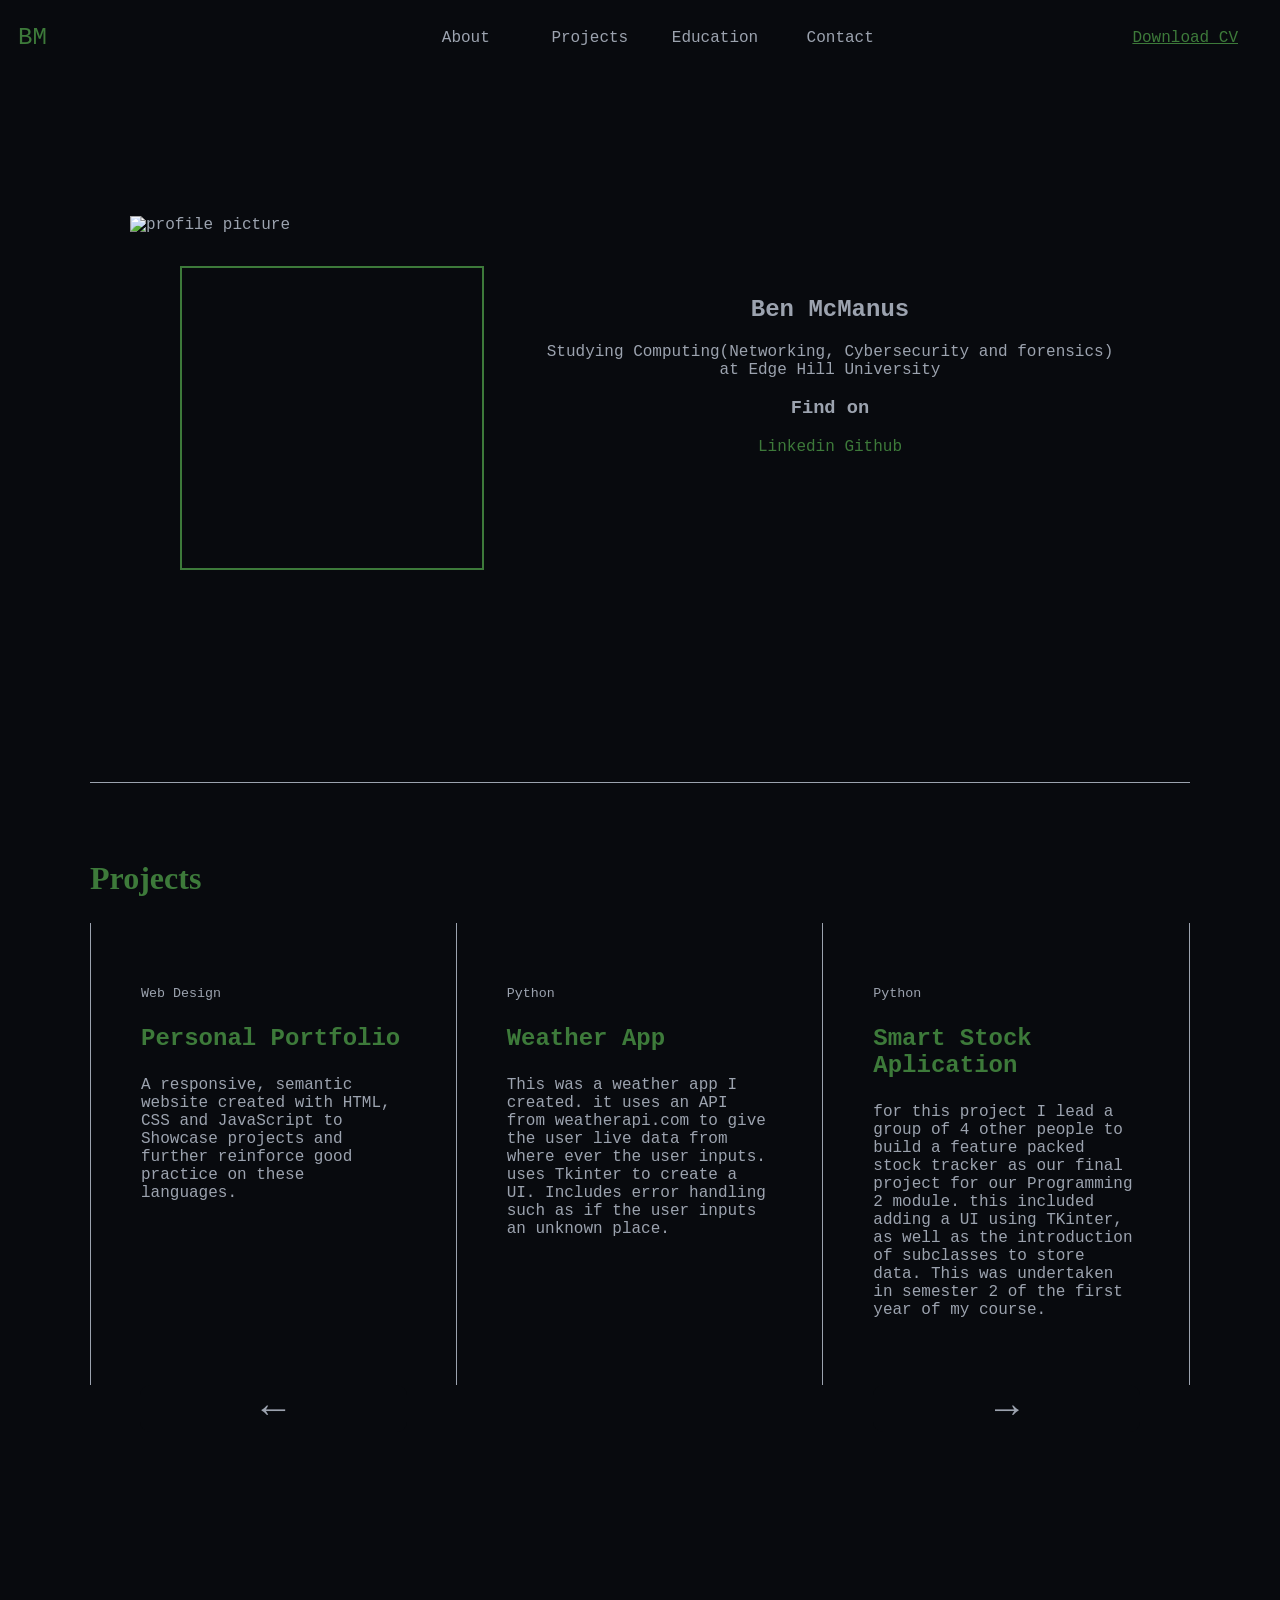
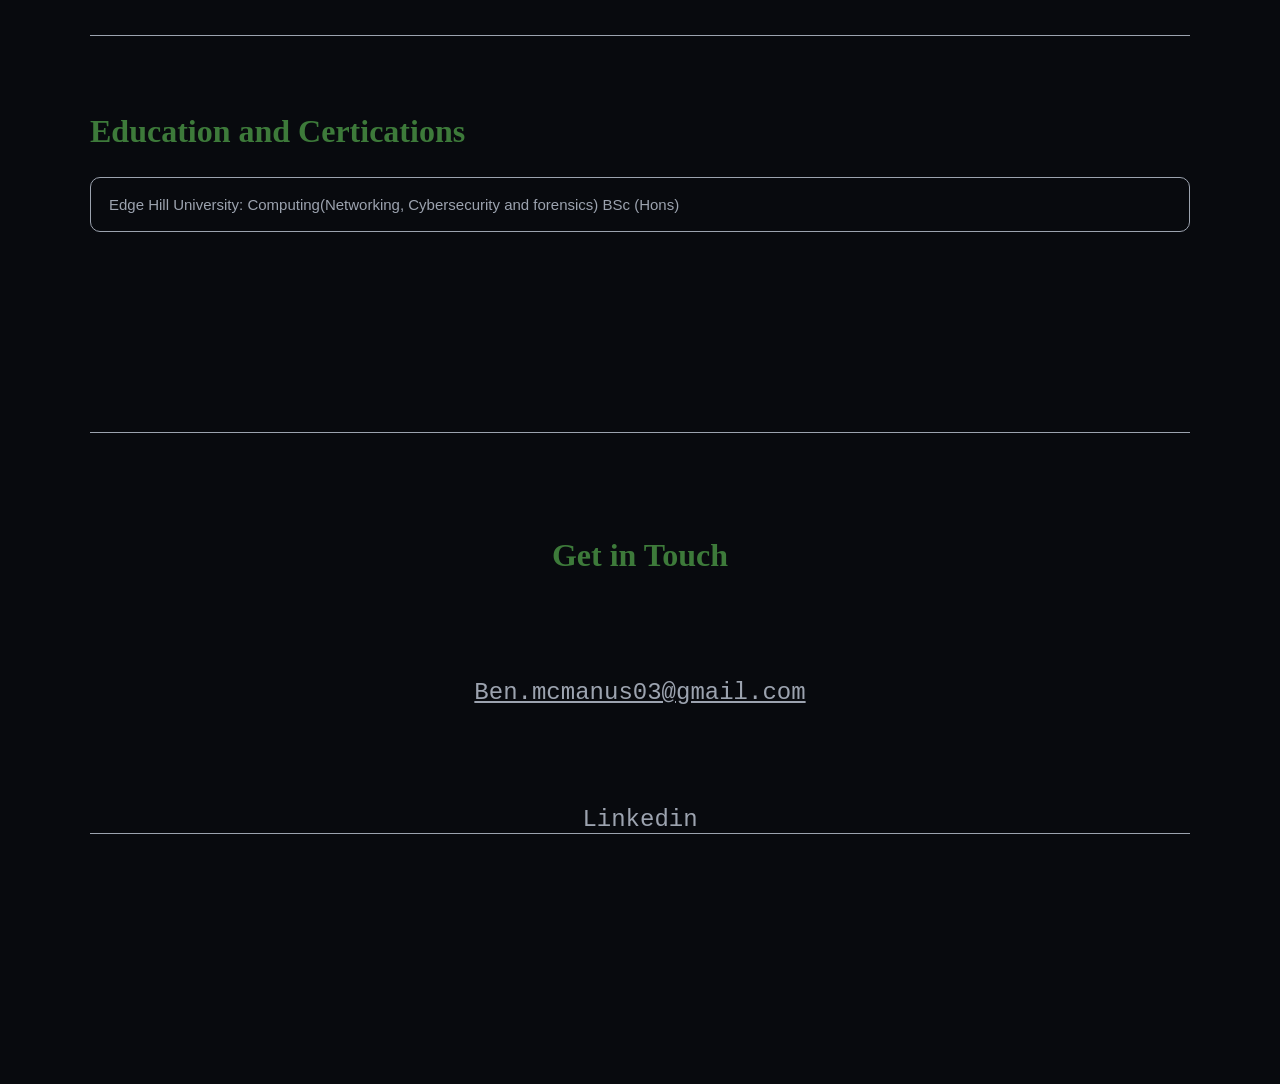
==== index.html @ e42e56bb "Update index.html" ====
<!DOCTYPE html>
<html lang="en">
<head>
    <meta charset="UTF-8">
    <meta name="viewport" content="width=device-width, initial-scale=1.0">
    <meta name="description" content="Ben McManus Portfolio">
    <link rel="stylesheet" href="style.css">
    <title>Ben McManus - Portfolio</title>
    <script src="script.js"></script>
</head>
<body>
    <header>
        <nav class="navigation">
            <p class="left_corner">BM</p>
            <a href="#about"  class="nav_link">About</a>
            <a href="#projects" class="nav_link">Projects</a>
            <a href="#education" class="nav_link">Education</a>
            <a href="#contact" class="nav_link">Contact</a>
            <a href="cv.pdf" download="Ben_McManus_CV.pdf" class="download_cv">Download CV</a>
        </nav>
        <section class="intro" id="about">
            <figure class="profile_picture">
                <img src="picture.jpg" alt="profile picture" height="300" width="300">
            </figure>
            <div class="info_box">
                <h1>Ben McManus</h1>
                <p>Studying Computing(Networking, Cybersecurity and forensics)<br>at Edge Hill University</p>
                <section>
                    <h3>Find on</h3>
                    <a href="https://uk.linkedin.com/in/benjaminjamesmcmanus?trk=people-guest_people_search-card" class="links" target="_blank">Linkedin</a>
                    <a href="https://github.com/BenMcManus72" class="links" target="_blank">Github</a>
                </section>
            </div>
        </section>

    </header>
    <main>
        <section id="projects">
            <h2 class="section_heading">Projects</h2>
            <div class="display_view">
                <div class="project_wrap">
                    <article class="project"><a href="https://github.com/BenMcManus72/Personal-Portfolio" aria-label="personal portfolio project">
                        <p class="project_type">Web Design</p>
                        <h3 class="project_title">Personal Portfolio</h3>
                        <p>A responsive, semantic website created with HTML, CSS and JavaScript to Showcase projects and further reinforce good practice on these languages.</p>
                    </a></article>
                    <article class="project"><a href="https://github.com/BenMcManus72/Python-Weather-App" aria-label="weather app">
                        <p class="project_type">Python</p>
                        <h3 class="project_title">Weather App</h3>
                        <p>This was a weather app I created. it uses an API from weatherapi.com to give the user live data from where ever the user inputs. uses Tkinter to create a UI. Includes error handling such as if the user inputs an unknown place.</p>
                    </a></article>
                    <article class="project"><a href="https://github.com/BenMcManus72/cis1703-cw2-groupwork" aria-label="smark stock group work">
                        <p class="project_type">Python</p>
                        <h3 class="project_title">Smart Stock Aplication</h3>
                        <p>for this project I lead a group of 4 other people to build a feature packed stock tracker as our final project for our Programming 2 module. this included adding a UI using TKinter, as well as the introduction of subclasses to store data. This was undertaken in semester 2 of the first year of my course.</p>
                    </a></article>
                    <article class="project"><a href="https://github.com/BenMcManus72/Web-Design-and-Development-CW" aria-label="web design module final project">
                        <p class="project_type">Web Design</p>
                        <h3 class="project_title">Web Design Final Project</h3>
                        <p>For my final project I was given a mock website that I had to recreate as close as possible. the module focused heavily on accessibility, with a little bit of Java Script on the product page. This was undertaken in the first semester of the first year of my course.</p>
                    </a></article>
                </div>
            </div>
            <div class="buttons_container">
                <div class="button_shell">
                    <button class="display_buttons">&#8592;</button>
                </div>
                <div class="button_space"></div>
                 <div class="button_shell">
                    <button class="display_buttons">&#8594;</button>
                </div>
            </div>
        </section>
        <section  id="education">
            <h2 class="section_heading">Education and Certications</h2>
            <button class="collapsible_button">Edge Hill University: Computing(Networking, Cybersecurity and forensics) BSc (Hons)</button>
            <div class="content">
                <h3>Year 1</h3>
                    <h4>Semester 1</h4>
                    <ul>
                        <li class="study_list">Foundations of Computer Science</li>
                        <li class="study_list">Accessible Web Design and Development</li>
                        <li class="study_list">Programming 1 (Python)</li>
                    </ul>
                    <h4>Semester 2</h4>
                    <ul>
                        <li class="study_list">Proffesional Practice 1</li>
                        <li class="study_list">Computer Systems Architecture and Networks</li>
                        <li class="study_list">Programming 2 (Python)</li>
                    </ul>
                <p>Starting September 2026:</p>
                <h3>Year 2</h3>
                    <h4>Semester 1</h4>
                    <ul>
                        <li class="study_list">Database Systems</li>
                        <li class="study_list">Computer Networks</li>
                        <li class="study_list">Security Fundamentals</li>
                    </ul>
                    <h4>Semester 2 (taken in Korea)</h4>
                    <ul>
                        <li class="study_list">..?</li>
                        <li class="study_list">..?</li>
                        <li class="study_list">..?</li>
                    </ul>
                <h3>Year 3</h3>
                    <h4>Semester 1</h4>
                    <ul>
                        <li class="study_list">Forensic Computing</li>
                        <li class="study_list">Biometrics Security and Identity</li>
                    </ul>
                    <h4>Semester 2</h4>
                    <ul>
                        <li class="study_list">Ethical Hacking</li>
                        <li class="study_list">Network Security</li>
                    </ul>
            </div>
        </section>
        <section id="contact">
            <h2 class="section_heading" id="get_in_touch">Get in Touch</h2>
            <div class="contact_box"><a href="mailto:ben.mcmanus03@gmail.com" class="email">Ben.mcmanus03@gmail.com</a>
            <a href="https://uk.linkedin.com/in/benjaminjamesmcmanus?trk=people-guest_people_search-card" class="linkedin_bottom" target="_blank">Linkedin</a>
            </div>
        </section>
    </main>
</body>
</html>
---- style.css ----
:root{
    --standout: #3D7A3A;
    --background: #080a0e;
    --heading_size: 24pt;
    --page_margin: 1100px;
    --bottom_margin: 250px;
    --border_settings: solid 1px;
}
body{
    background-color: var(--background);
    color: #9ca3af;
    font-family: 'DM Mono', 'Courier New', monospace;
}
html{
    scroll-behavior: smooth;
}
 main{
    max-width: var(--page_margin);
    margin: 0 auto;
}
section{
    scroll-margin-top: 150px;
}
/*---navigation bar---*/
.navigation{
    display: flex;
    flex-direction: row;
    justify-content: center;
    position: relative;
    height: 75px;
    margin-bottom: var(--bottom_margin);
    position: fixed;
    top: 0;
    width: 100%;
    background-color: var(--background);
    z-index: 100;
}
.left_corner{
    left: 0;
    align-self: center;
    margin-left: 10px;
    flex: 4;
    color: var(--standout);
    margin-right: 50px;
    font-size: 18pt;
    
}
.nav_link{
    display: flex;
    align-items: center;
    padding: 20px;
    flex: 1;
    text-decoration: none;
    color: inherit;
    justify-content: center;
    border-radius: 10px;
    transition: 0.3s;
}
.nav_link:hover{
    background-color: var(--standout);
}
.nav_link.active{
    background-color: var(--standout);
}
.download_cv{
    right: 0;
     align-self: center;
     margin-right: 10px;
     flex: 4;
     text-align: right;
     color: var(--standout);
     margin-right: 50px;
      transition: 0.3s;
}
.download_cv:hover{
    color: #9ca3af;
}
/*--- Navigation bar end ---*/


/*--- Intro start ---*/
.intro{
    display: flex;
    max-width: var(--page_margin);
    margin: auto;
    margin-top: 200px;
    margin-bottom: var(--bottom_margin);
    flex-wrap: wrap;
}
.picture_wrap{
    flex: 1;
}


.profile_picture{
    height: 300px;
    width: 300px;
    position: relative;
    z-index: 0;
}
.profile_picture::after{
    content: "";
    position: absolute;
    top: 50px;
    left: 50px;
    height: 10px;
    width: 10px;
    border: solid var(--standout) 2px;
    height: 100%;
    width: 100%;
    z-index: -1;
}


.info_box{
    align-content: center;
    text-align: center;
    flex: 2;

}
.links{
    text-decoration: none;
    color: var(--standout);
     transition: 0.3s;
}
.links:hover{
    color: #9ca3af;
}
/*--- intro end ---*/
/*--- projects start ---*/
#projects, #education{
    margin-bottom: 200px;
    border-top: var(--border_settings);
    padding-top: 50px;
}
.display_view{
    overflow: hidden;
    width: 100%;
}
.project_wrap{
    min-height: 100px;
    display: flex;
    flex-direction: row;
    transition: transform 0.4s ease;
}
.project{
    min-height: 400px;
    padding: 50px;
    min-width: calc(100% / 3);
    box-sizing: border-box;
    border-right: var(--border_settings);
}
.project:hover{
    background-color: rgba(255,255,255,0.01);
}
.project:first-child{
    border-left: var(--border_settings);
}
.project a{
    text-decoration: none;
    color: inherit;
}

.project_type{
    font-size: 10pt;
}
.project_title{
    color: var(--standout);
    font-size: 18pt;
}
.buttons_container{
    display: flex;
}
.button_shell, .button_space{
    min-width: calc(100% / 3);
    box-sizing: border-box;
}
.button_space{
    height: 50px;
}
.button_shell{
    padding-left: 50px;
    padding-right: 50px;
}
.display_buttons{
    border: none;
    transition: 0.3s;
    background-color: var(--background);
    color: #9ca3af;
    border-radius: 10px;
    font-size: 30pt;
    cursor: pointer;
    width: 100%;
    text-align: center;
}
.display_buttons:hover{
    background-color: var(--standout);
}
.section_heading{
    color: var(--standout);
    font-size: var(--heading_size);
    font-family: 'Cormorant Garamond', Georgia, serif;
}
/*--- projects end ---*/
/*--- start of the education block ---*/
.collapsible_button{
    color: #9ca3af;
    cursor: pointer;
    padding: 18px;
    width: 100%;
    border: var(--border_settings);
    text-align: left;
    outline: none;
    border-radius: 10px;
    font-size: 15px;
    background-color: var(--background);
}
.collapsible_button:hover{
    background-color: rgba(255,255,255,0.01);;
}

.content{
    max-height: 0;
    transition: max-height 0.2s ease-out;
    overflow: hidden;
}
.study_list{
    list-style-type: none;
}
/*--- end of the education block ---*/
/*--- start of the content block ---*/
#contact{
    height: 400px;
    display: flex;
    flex-direction: column;
    align-items: center;
    margin-bottom: 250px;
    border-top: var(--border_settings);
    border-bottom: var(--border_settings);
    border-color: #9ca3af;
}
#get_in_touch{
    margin: 0;
    flex: 1;
    display: flex;
    align-items: center;
}
.contact_box{
    display: flex;
    flex-direction: column;
}
.email{
    font-size: 18pt;
    flex: 4;
    display: flex;
    align-items: center;
    text-decoration: none;
    color: #9ca3af;
    transition: 0.3s;
    margin-bottom: 100px;
    text-decoration: underline;
}
.email:hover{
    color: var(--standout);
    text-shadow: 0 0 10px var(--standout), 0 0 20px var(--standout);
}
.linkedin_bottom{
    font-size: 18pt;
    flex: 4;
    display: flex;
    align-self: center;
    text-decoration: none;
    color: #9ca3af;
    transition: 0.3s;
}
.linkedin_bottom:hover{
    color: var(--standout);
}
/*--- end of the content block ---*/

@media (max-width: 1024px){
    .project{
        min-width: 50%;
    }
    .profile_picture::after{
        left: 25px;
        top: 25px;
    }
}
@media (max-width: 600px) {

    .navigation{
        height: auto;
        flex-wrap: wrap;
    }
    .left_corner{
        flex: 1;
        margin-right: 10px;
    }
    .nav_link{
        flex: 1 0 auto;
    }
    .download_cv{
        flex: 1;
    }

    .profile_picture::after{
        left: 10px;
        top: 10px;
    }

    .project{
        min-width: 100%;
    }
    .info_box{
        padding-top: 60px;
    }
    .button_shell{
        padding-left: 20px;
        padding-right: 20px;
}

}
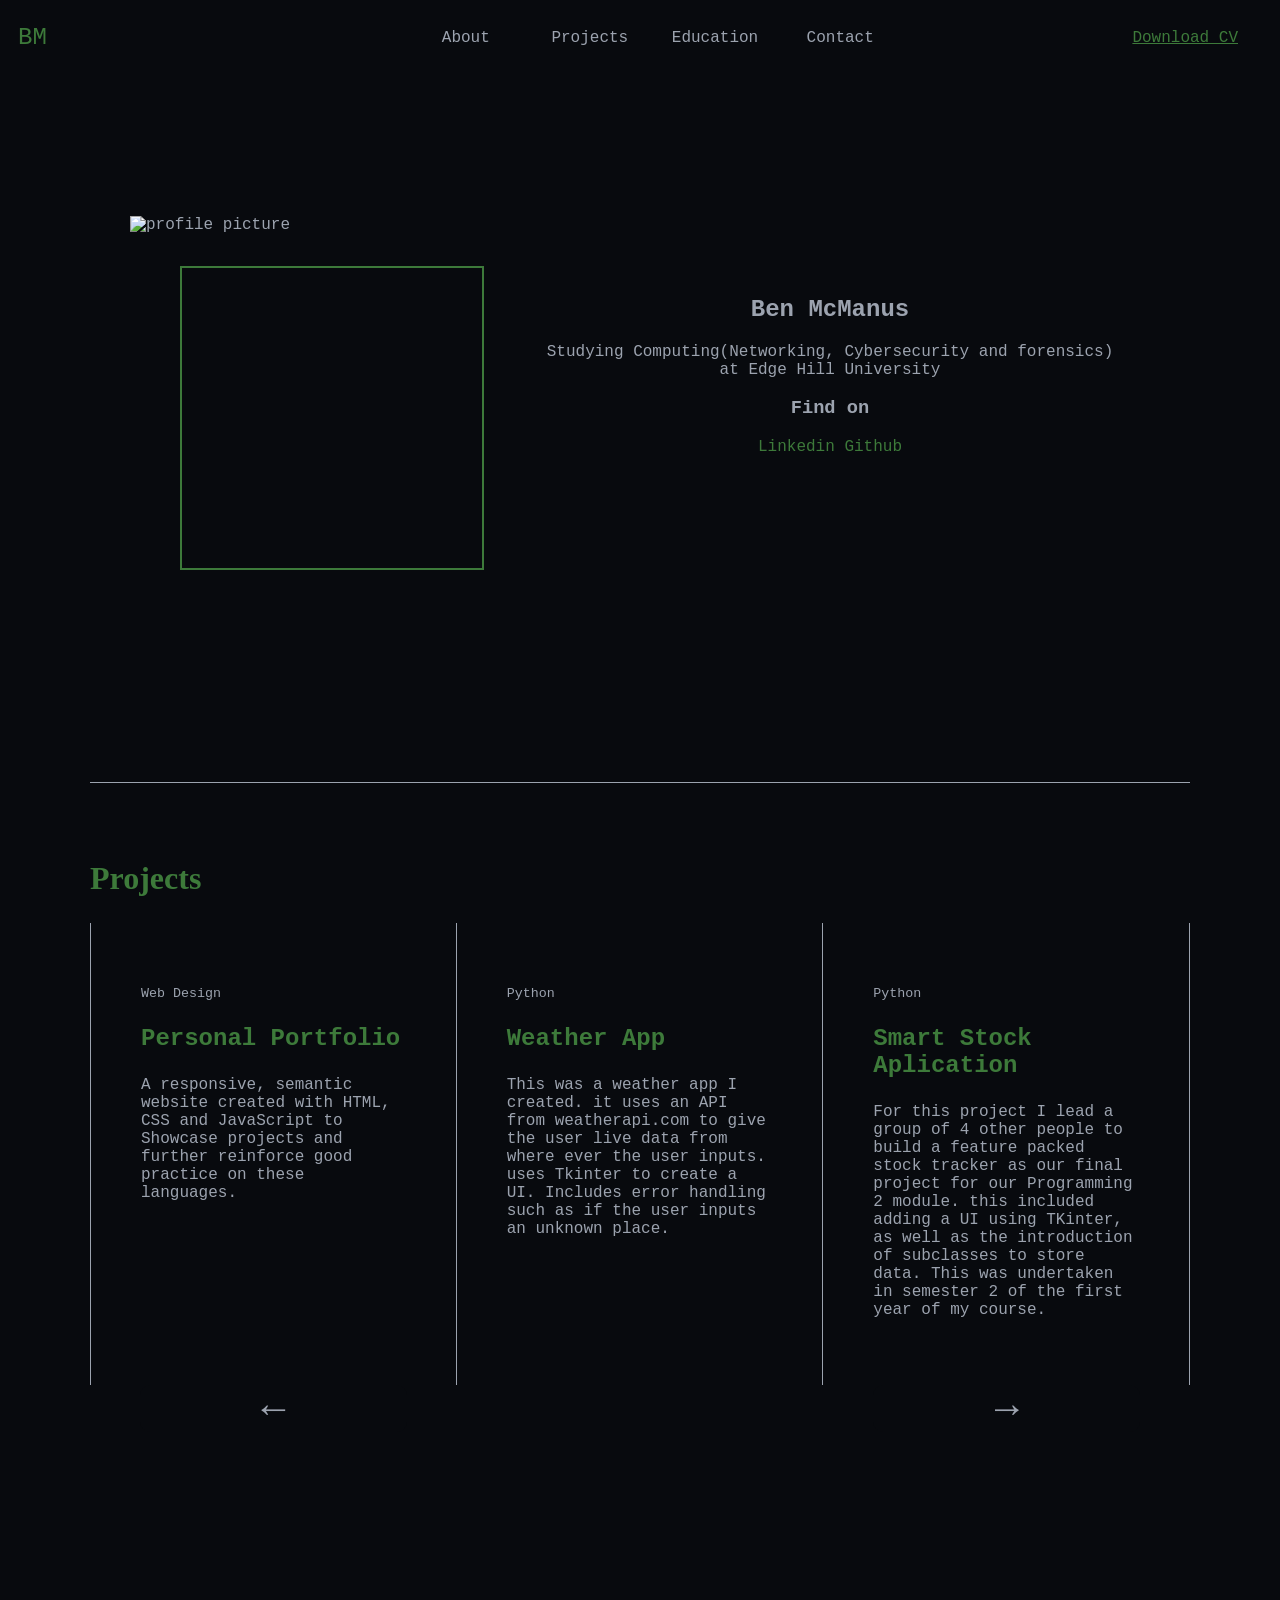
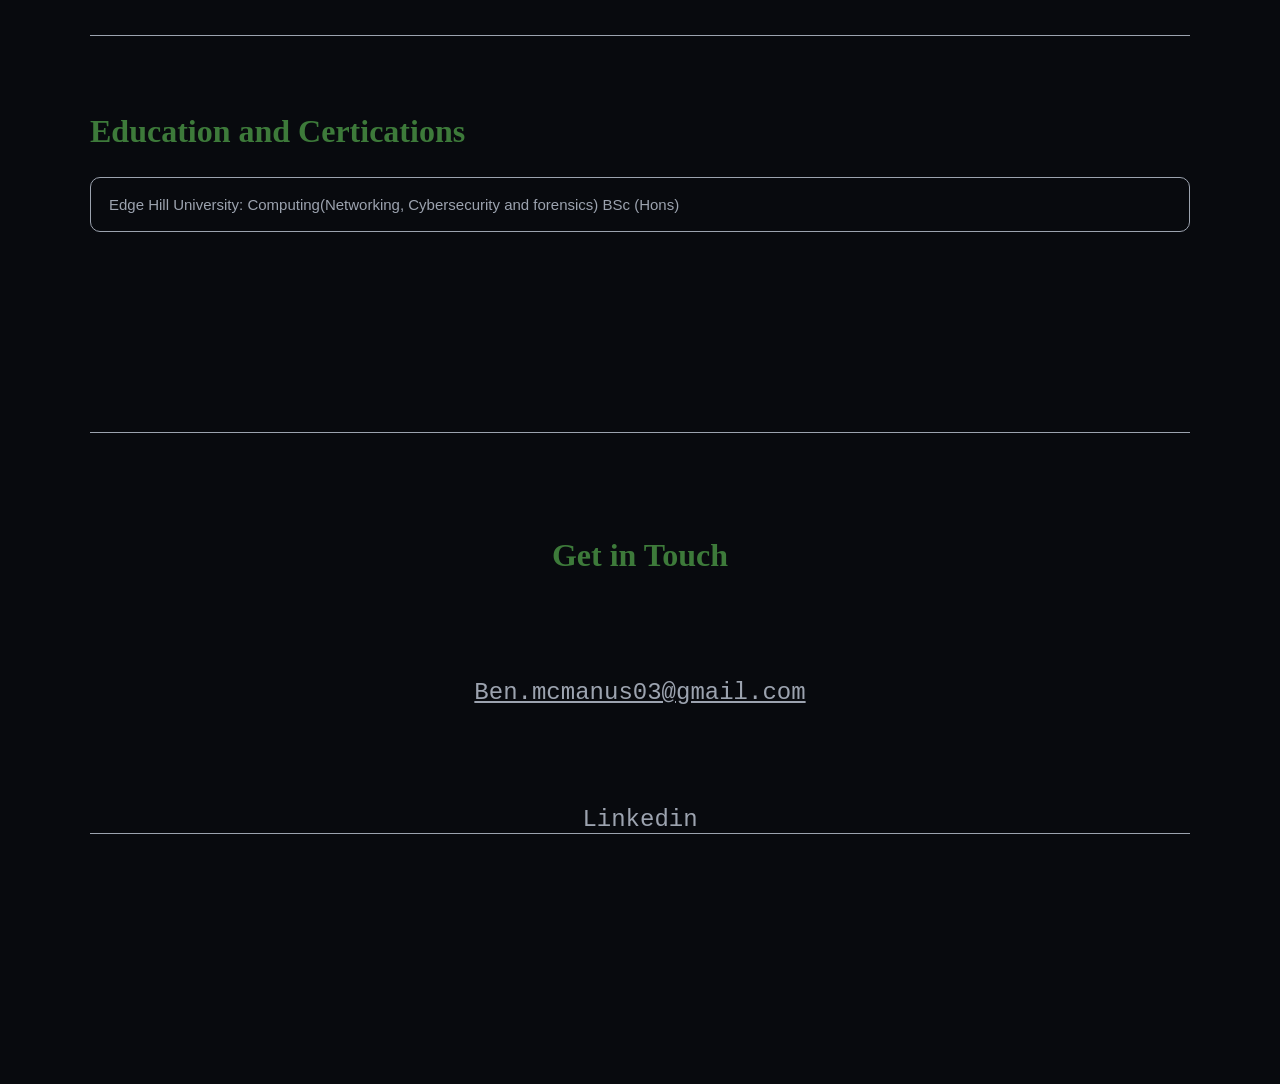
==== commit afe611d3: "Update index.html" ====
--- a/index.html
+++ b/index.html
@@ -52,7 +52,7 @@
                     <article class="project"><a href="https://github.com/BenMcManus72/cis1703-cw2-groupwork" aria-label="smark stock group work">
                         <p class="project_type">Python</p>
                         <h3 class="project_title">Smart Stock Aplication</h3>
-                        <p>for this project I lead a group of 4 other people to build a feature packed stock tracker as our final project for our Programming 2 module. this included adding a UI using TKinter, as well as the introduction of subclasses to store data. This was undertaken in semester 2 of the first year of my course.</p>
+                        <p>For this project I lead a group of 4 other people to build a feature packed stock tracker as our final project for our Programming 2 module. this included adding a UI using TKinter, as well as the introduction of subclasses to store data. This was undertaken in semester 2 of the first year of my course.</p>
                     </a></article>
                     <article class="project"><a href="https://github.com/BenMcManus72/Web-Design-and-Development-CW" aria-label="web design module final project">
                         <p class="project_type">Web Design</p>
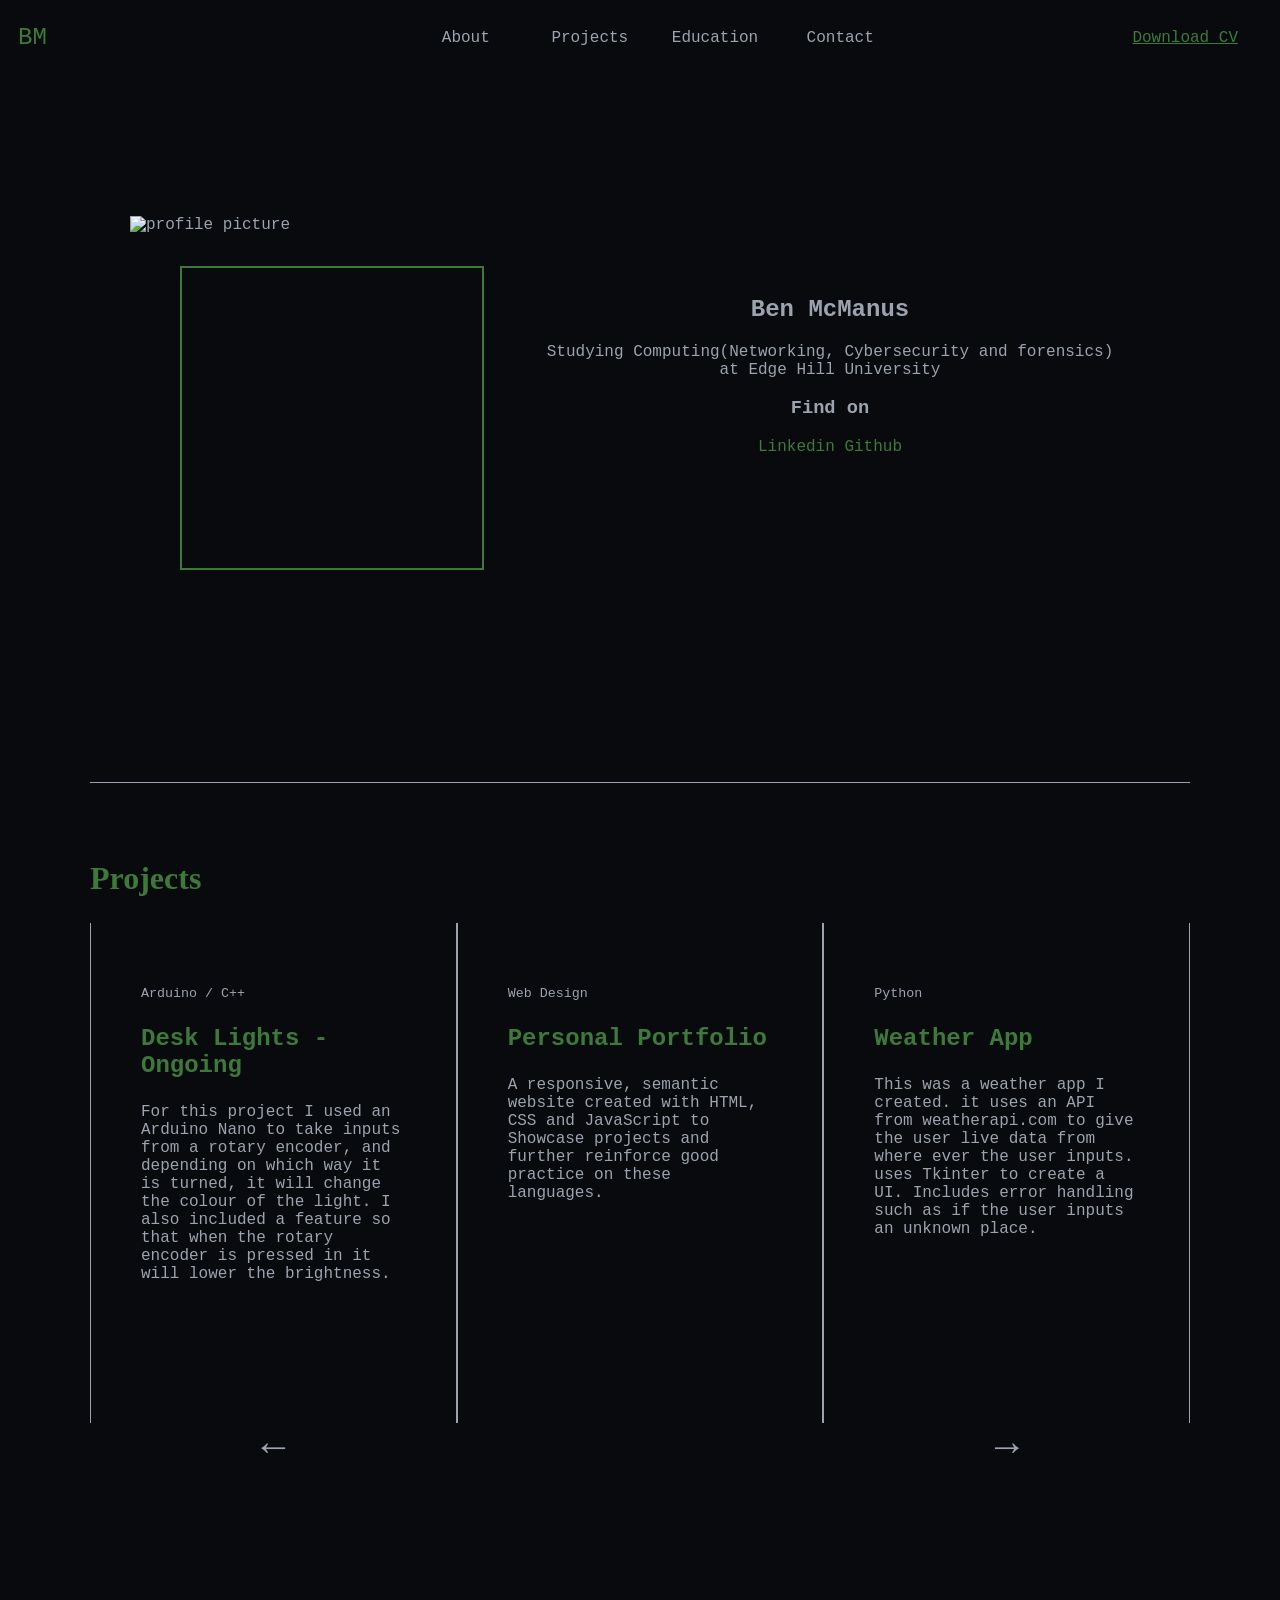
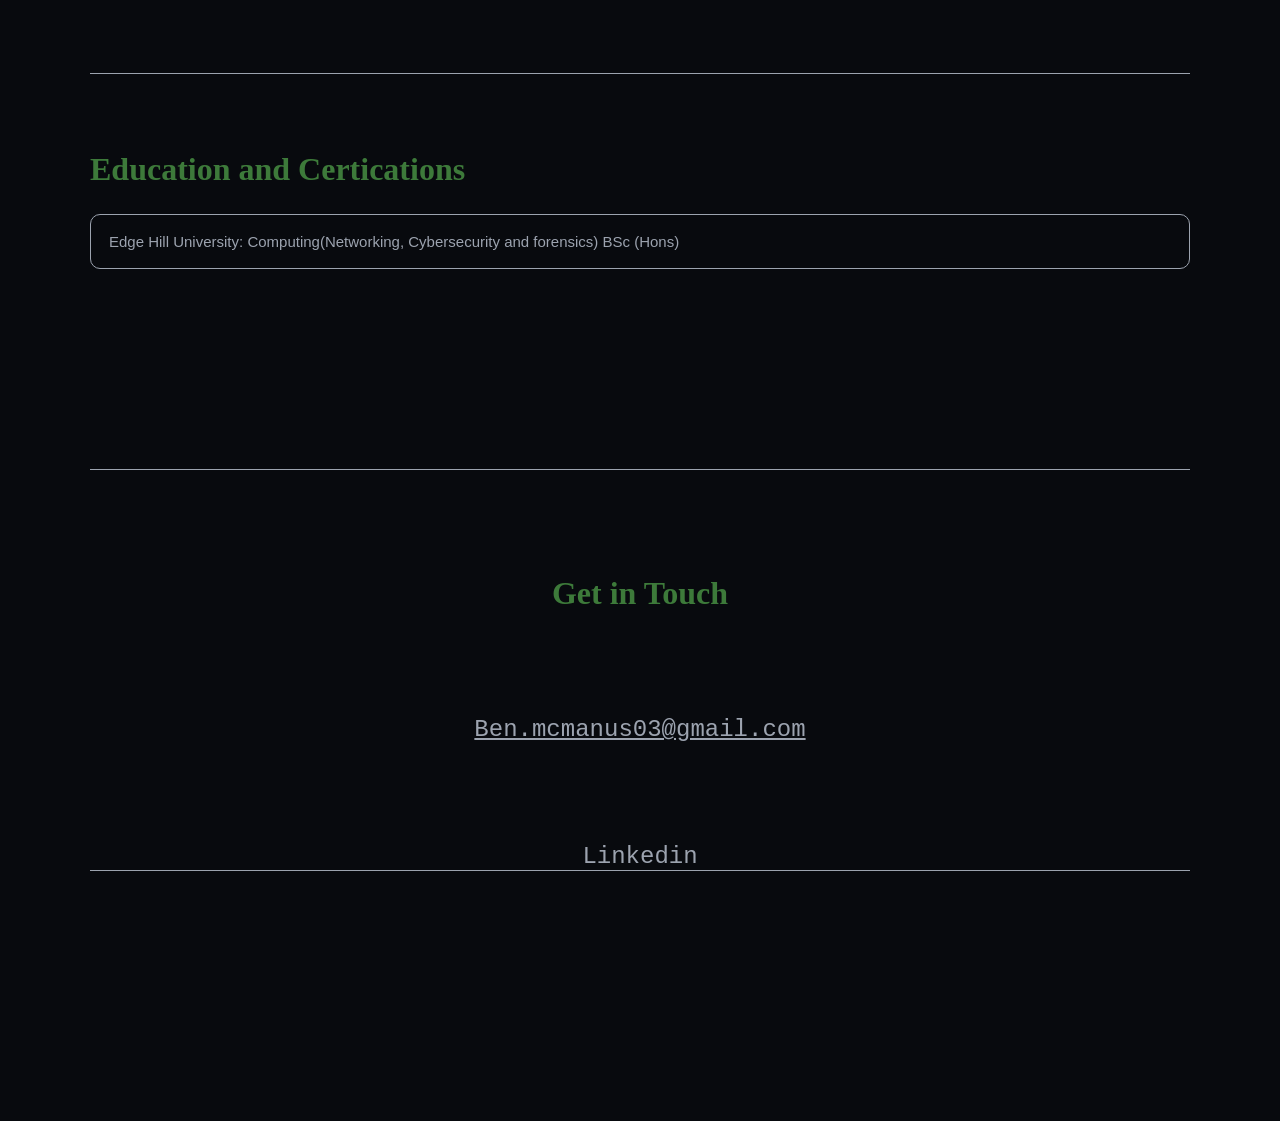
==== commit fba4b0aa: "Add files via upload" ====
--- a/index.html
+++ b/index.html
@@ -39,26 +39,41 @@
             <h2 class="section_heading">Projects</h2>
             <div class="display_view">
                 <div class="project_wrap">
-                    <article class="project"><a href="https://github.com/BenMcManus72/Personal-Portfolio" aria-label="personal portfolio project">
-                        <p class="project_type">Web Design</p>
-                        <h3 class="project_title">Personal Portfolio</h3>
-                        <p>A responsive, semantic website created with HTML, CSS and JavaScript to Showcase projects and further reinforce good practice on these languages.</p>
-                    </a></article>
-                    <article class="project"><a href="https://github.com/BenMcManus72/Python-Weather-App" aria-label="weather app">
-                        <p class="project_type">Python</p>
-                        <h3 class="project_title">Weather App</h3>
-                        <p>This was a weather app I created. it uses an API from weatherapi.com to give the user live data from where ever the user inputs. uses Tkinter to create a UI. Includes error handling such as if the user inputs an unknown place.</p>
-                    </a></article>
-                    <article class="project"><a href="https://github.com/BenMcManus72/cis1703-cw2-groupwork" aria-label="smark stock group work">
-                        <p class="project_type">Python</p>
-                        <h3 class="project_title">Smart Stock Aplication</h3>
-                        <p>For this project I lead a group of 4 other people to build a feature packed stock tracker as our final project for our Programming 2 module. this included adding a UI using TKinter, as well as the introduction of subclasses to store data. This was undertaken in semester 2 of the first year of my course.</p>
-                    </a></article>
-                    <article class="project"><a href="https://github.com/BenMcManus72/Web-Design-and-Development-CW" aria-label="web design module final project">
+                    <a class="project_link" href="https://github.com/BenMcManus72/Desk-Lights" aria-label="desk lights">
+                        <article class="project">
+                            <p class="project_type">Arduino / C++</p>
+                            <h3 class="project_title">Desk Lights - Ongoing</h3>
+                            <p>For this project I used an Arduino Nano to take inputs from a rotary encoder, and depending on which way it is turned, it will change the colour of the light. I also included a feature so that when the rotary encoder is pressed in it will lower the brightness.</p>
+                        </article>
+                    </a>
+                    <a class="project_link" href="https://github.com/BenMcManus72/Personal-Portfolio" aria-label="personal portfolio project">
+                        <article class="project">
+                            <p class="project_type">Web Design</p>
+                            <h3 class="project_title">Personal Portfolio</h3>
+                            <p>A responsive, semantic website created with HTML, CSS and JavaScript to Showcase projects and further reinforce good practice on these languages.</p>
+                        </article>
+                    </a>
+                    <a class="project_link" href="https://github.com/BenMcManus72/Python-Weather-App" aria-label="weather app">
+                        <article class="project">
+                            <p class="project_type">Python</p>
+                            <h3 class="project_title">Weather App</h3>
+                            <p>This was a weather app I created. it uses an API from weatherapi.com to give the user live data from where ever the user inputs. uses Tkinter to create a UI. Includes error handling such as if the user inputs an unknown place.</p>
+                        </article>
+                    </a>
+                    <a class="project_link" href="https://github.com/BenMcManus72/cis1703-cw2-groupwork" aria-label="smark stock group work">
+                        <article class="project">
+                            <p class="project_type">Python</p>
+                            <h3 class="project_title">Smart Stock Aplication</h3>
+                            <p>For this project I lead a group of 4 other people to build a feature packed stock tracker as our final project for our Programming 2 module. this included adding a UI using TKinter, as well as the introduction of subclasses to store data. This was undertaken in semester 2 of the first year of my course.</p>
+                        </article>
+                    </a>
+                    <a class="project_link" href="https://github.com/BenMcManus72/Web-Design-and-Development-CW" aria-label="web design module final project">
+                    <article class="project">
                         <p class="project_type">Web Design</p>
                         <h3 class="project_title">Web Design Final Project</h3>
-                        <p>For my final project I was given a mock website that I had to recreate as close as possible. the module focused heavily on accessibility, with a little bit of Java Script on the product page. This was undertaken in the first semester of the first year of my course.</p>
-                    </a></article>
+                        <p>For my final project I was given a mock website that I had to recreate as close as possible. The module focused heavily on accessibility, with a little bit of JavaScript on the product page. This was undertaken in the first semester of the first year of my course.</p>
+                    </article>
+                    </a>
                 </div>
             </div>
             <div class="buttons_container">
--- a/style.css
+++ b/style.css
@@ -143,11 +143,16 @@
     flex-direction: row;
     transition: transform 0.4s ease;
 }
+.project_link{
+    min-width: calc(100% / 3);
+    box-sizing: border-box;
+    display: block;
+    text-decoration: none;
+    color: inherit;
+}
 .project{
     min-height: 400px;
     padding: 50px;
-    min-width: calc(100% / 3);
-    box-sizing: border-box;
     border-right: var(--border_settings);
 }
 .project:hover{
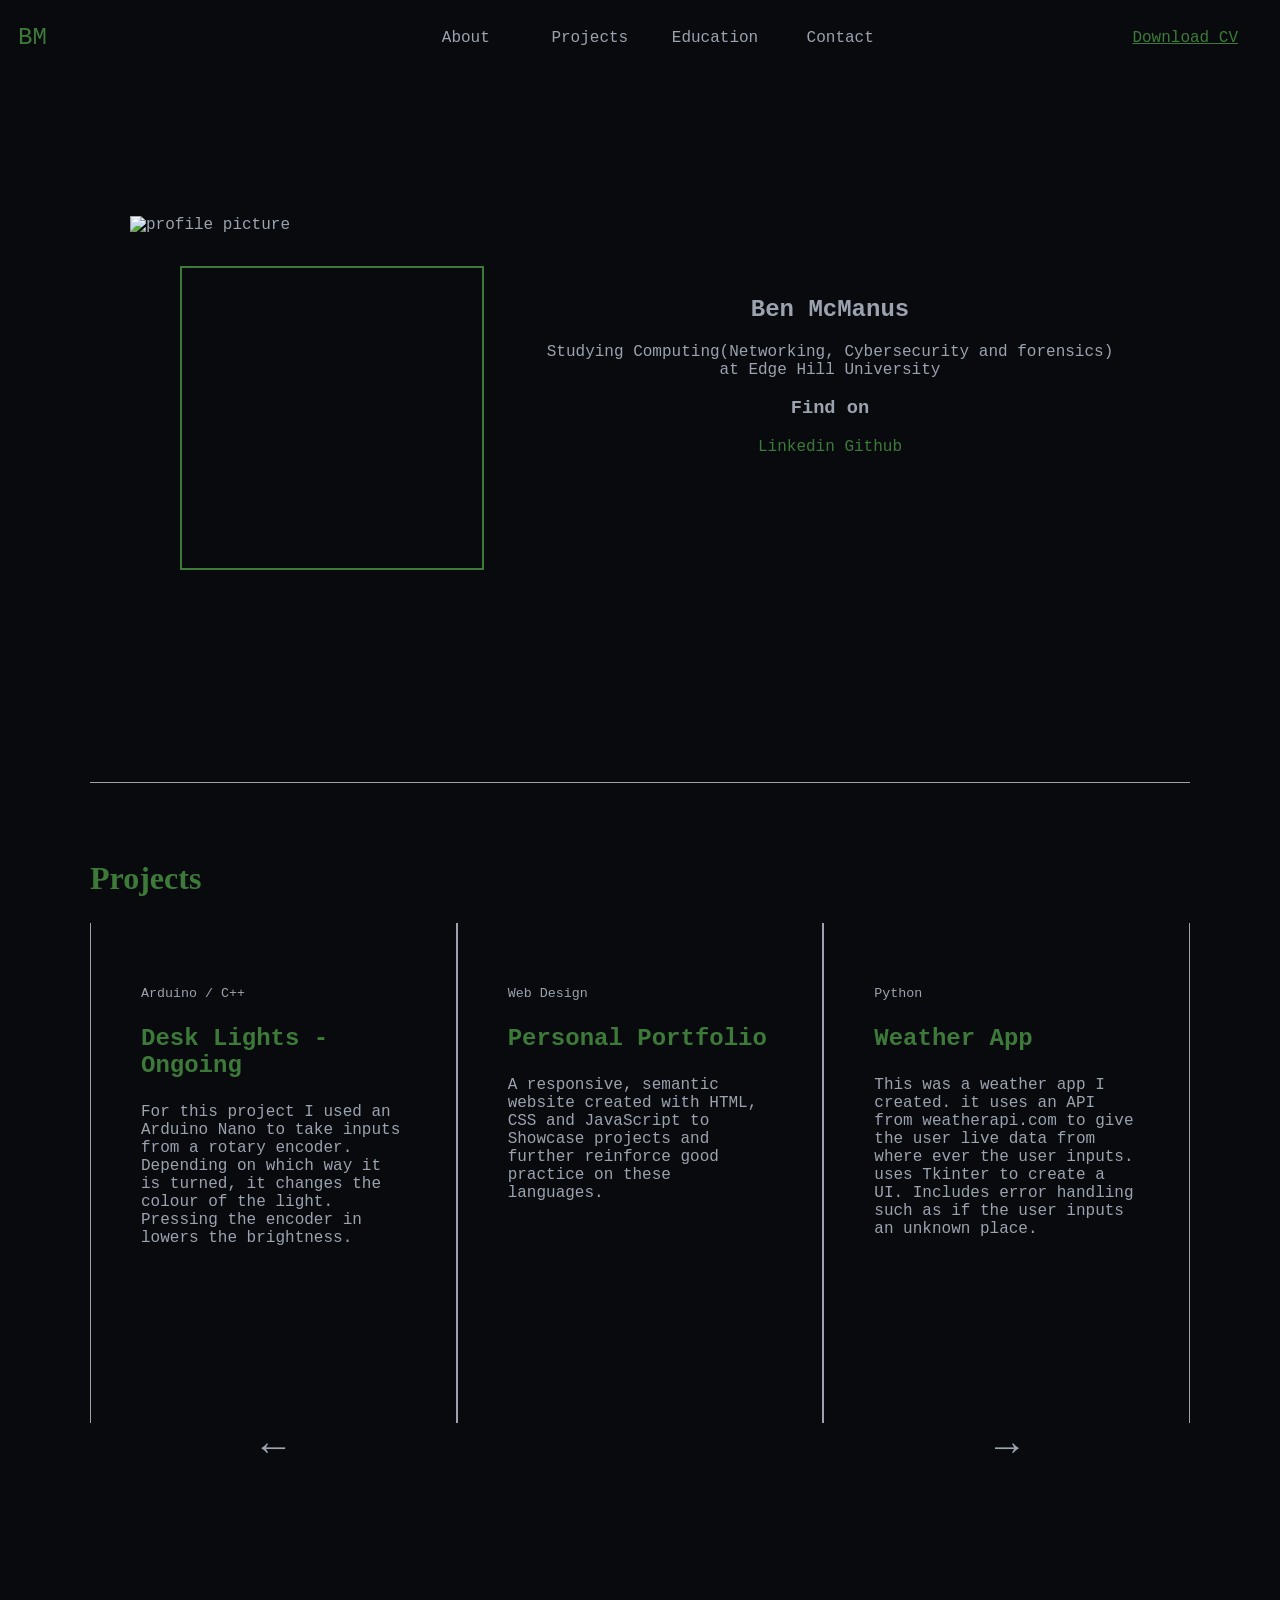
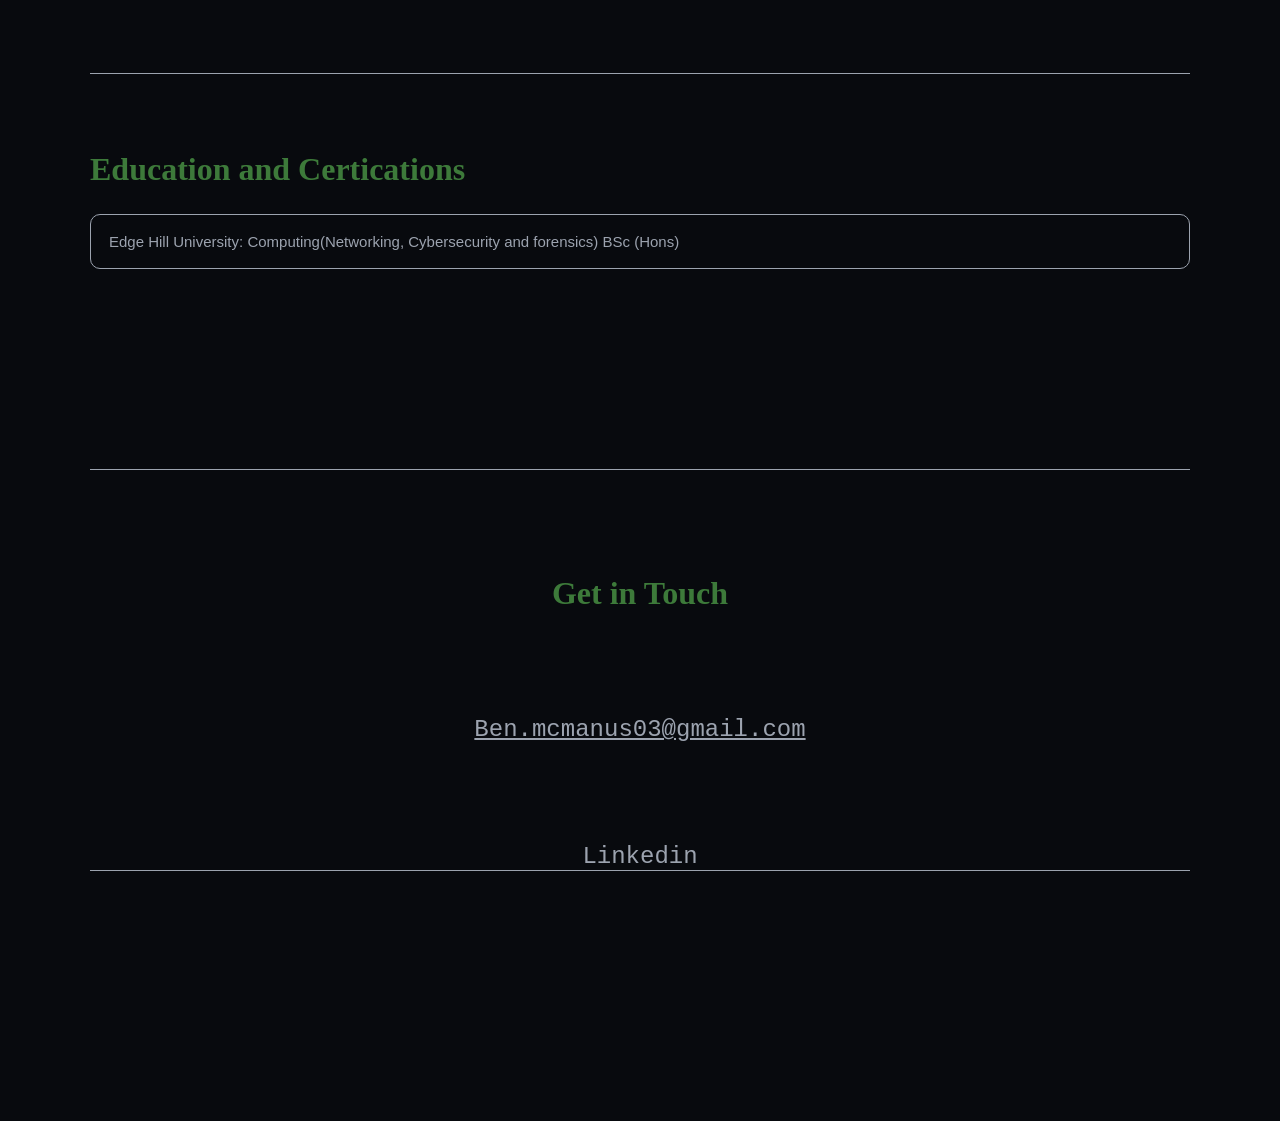
==== commit 0055f1b6: "Update index.html" ====
--- a/index.html
+++ b/index.html
@@ -43,7 +43,7 @@
                         <article class="project">
                             <p class="project_type">Arduino / C++</p>
                             <h3 class="project_title">Desk Lights - Ongoing</h3>
-                            <p>For this project I used an Arduino Nano to take inputs from a rotary encoder, and depending on which way it is turned, it will change the colour of the light. I also included a feature so that when the rotary encoder is pressed in it will lower the brightness.</p>
+                            <p>For this project I used an Arduino Nano to take inputs from a rotary encoder. Depending on which way it is turned, it changes the colour of the light. Pressing the encoder in lowers the brightness.</p>
                         </article>
                     </a>
                     <a class="project_link" href="https://github.com/BenMcManus72/Personal-Portfolio" aria-label="personal portfolio project">
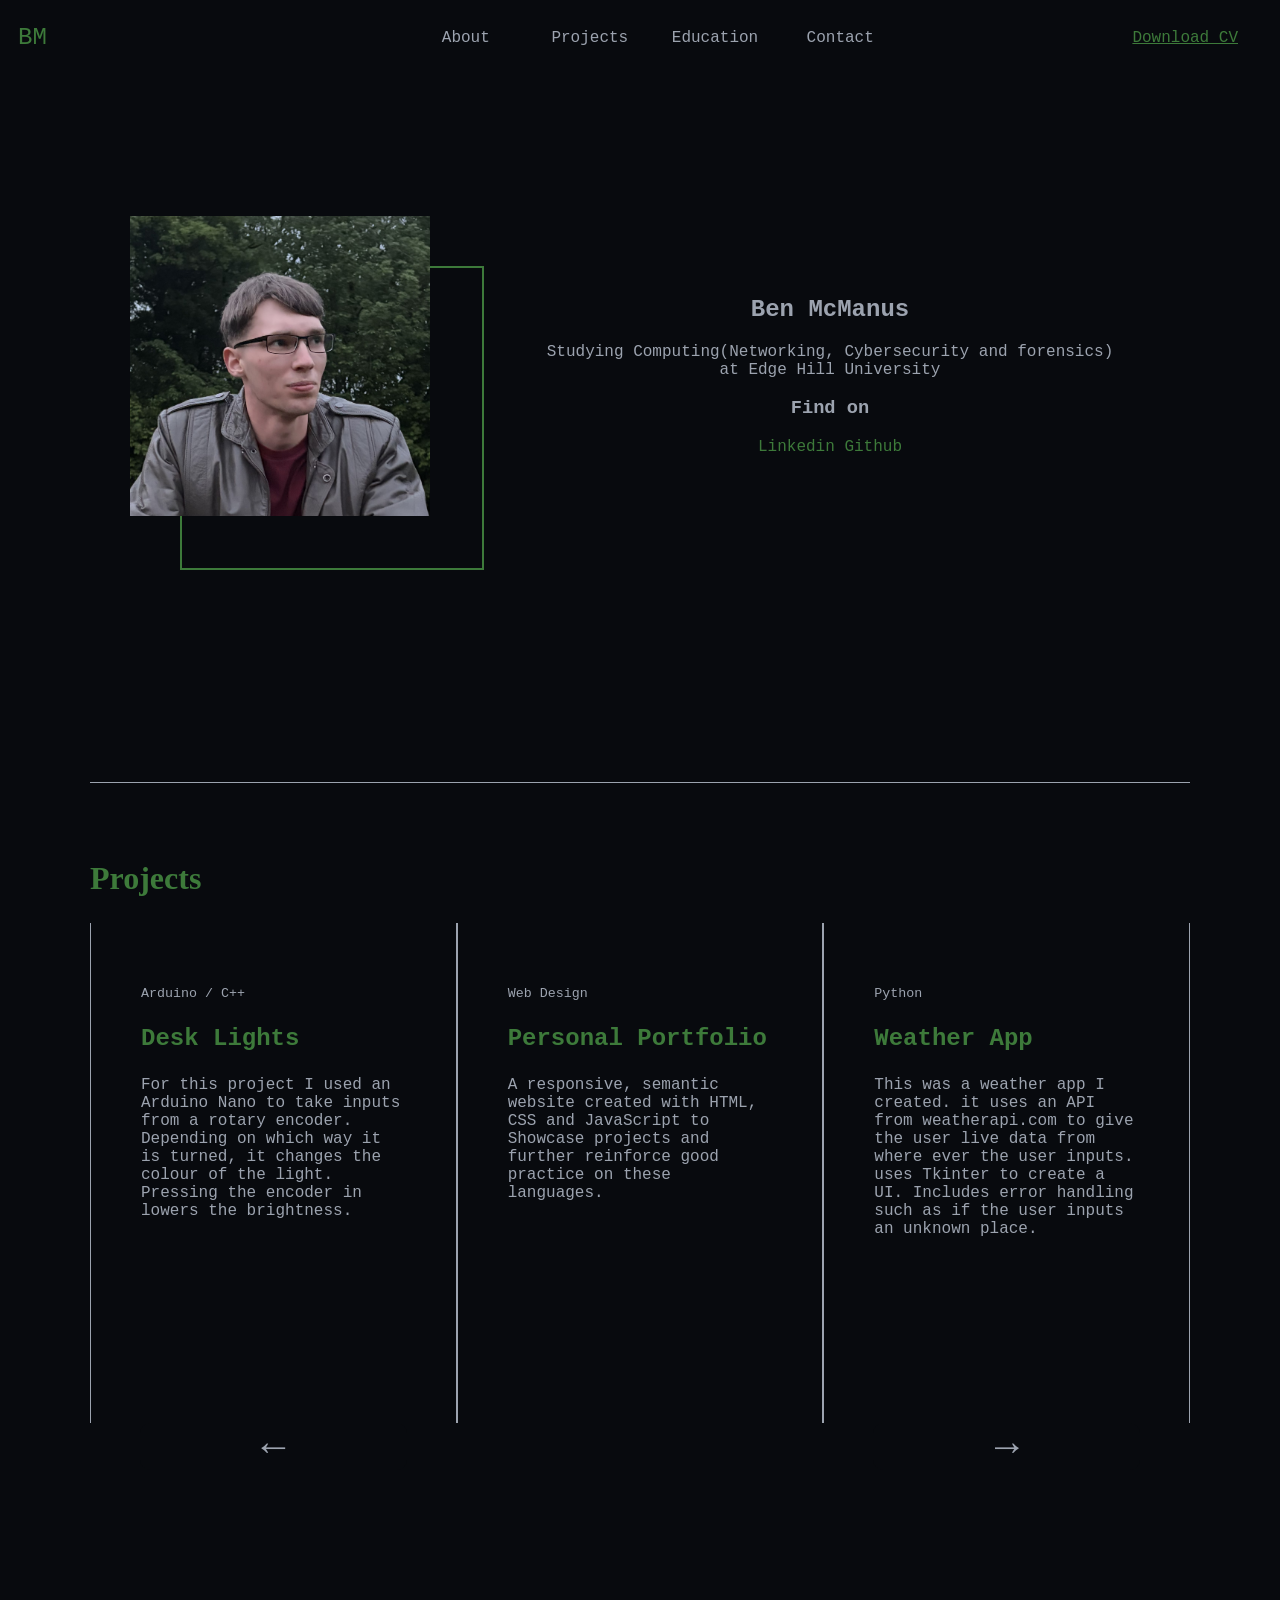
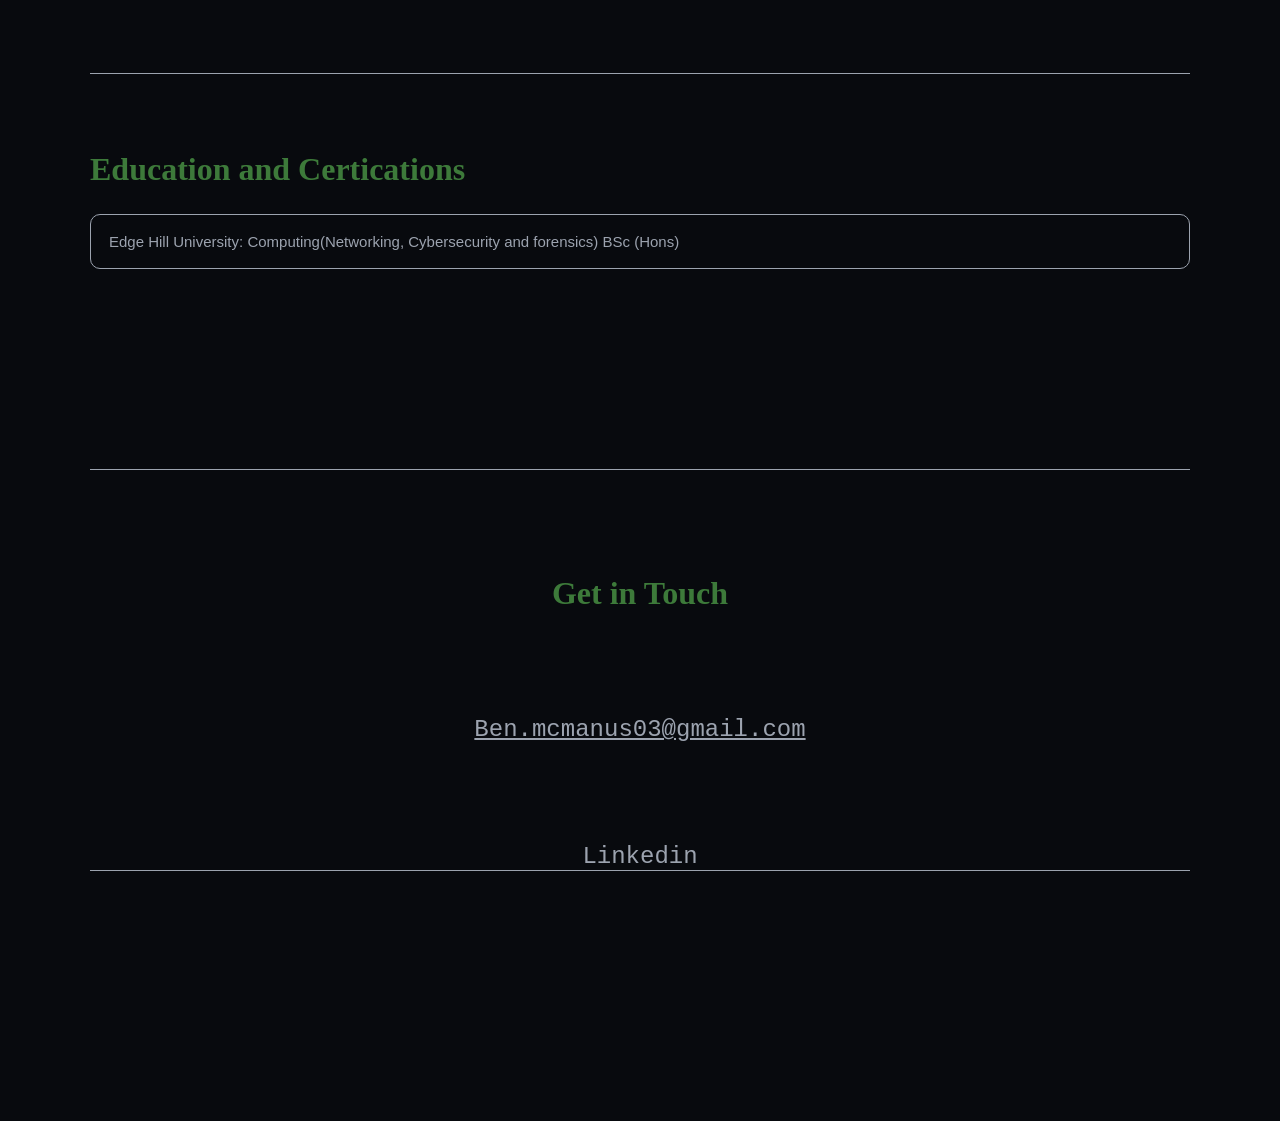
==== commit a4d79d13: "Update index.html" ====
--- a/index.html
+++ b/index.html
@@ -20,7 +20,7 @@
         </nav>
         <section class="intro" id="about">
             <figure class="profile_picture">
-                <img src="picture.jpg" alt="profile picture" height="300" width="300">
+                <img src="picture.jpeg" alt="profile picture" height="300" width="300">
             </figure>
             <div class="info_box">
                 <h1>Ben McManus</h1>
@@ -42,7 +42,7 @@
                     <a class="project_link" href="https://github.com/BenMcManus72/Desk-Lights" aria-label="desk lights">
                         <article class="project">
                             <p class="project_type">Arduino / C++</p>
-                            <h3 class="project_title">Desk Lights - Ongoing</h3>
+                            <h3 class="project_title">Desk Lights</h3>
                             <p>For this project I used an Arduino Nano to take inputs from a rotary encoder. Depending on which way it is turned, it changes the colour of the light. Pressing the encoder in lowers the brightness.</p>
                         </article>
                     </a>
--- a/style.css
+++ b/style.css
@@ -284,7 +284,7 @@
 /*--- end of the content block ---*/
 
 @media (max-width: 1024px){
-    .project{
+    .project_link{
         min-width: 50%;
     }
     .profile_picture::after{
@@ -314,7 +314,7 @@
         top: 10px;
     }
 
-    .project{
+    .project_link{
         min-width: 100%;
     }
     .info_box{
@@ -325,4 +325,4 @@
         padding-right: 20px;
 }
 
-}+}
